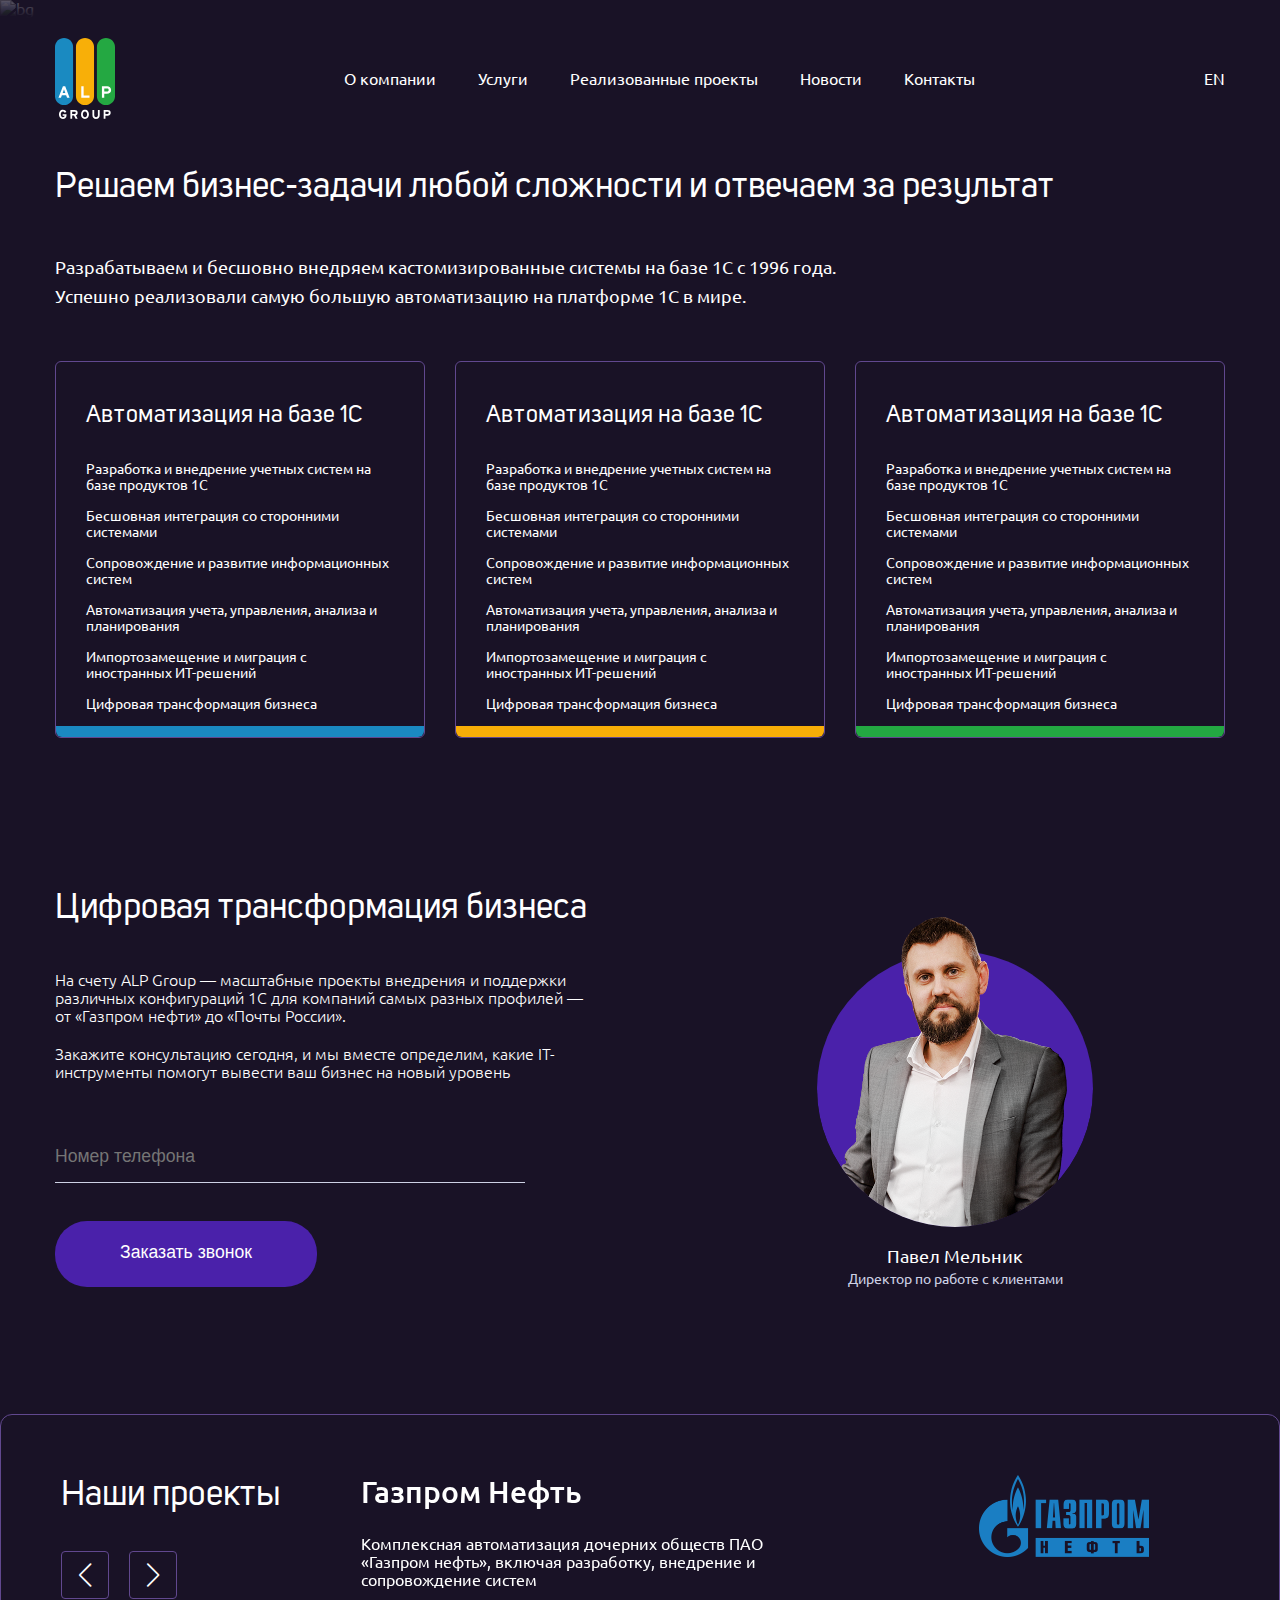
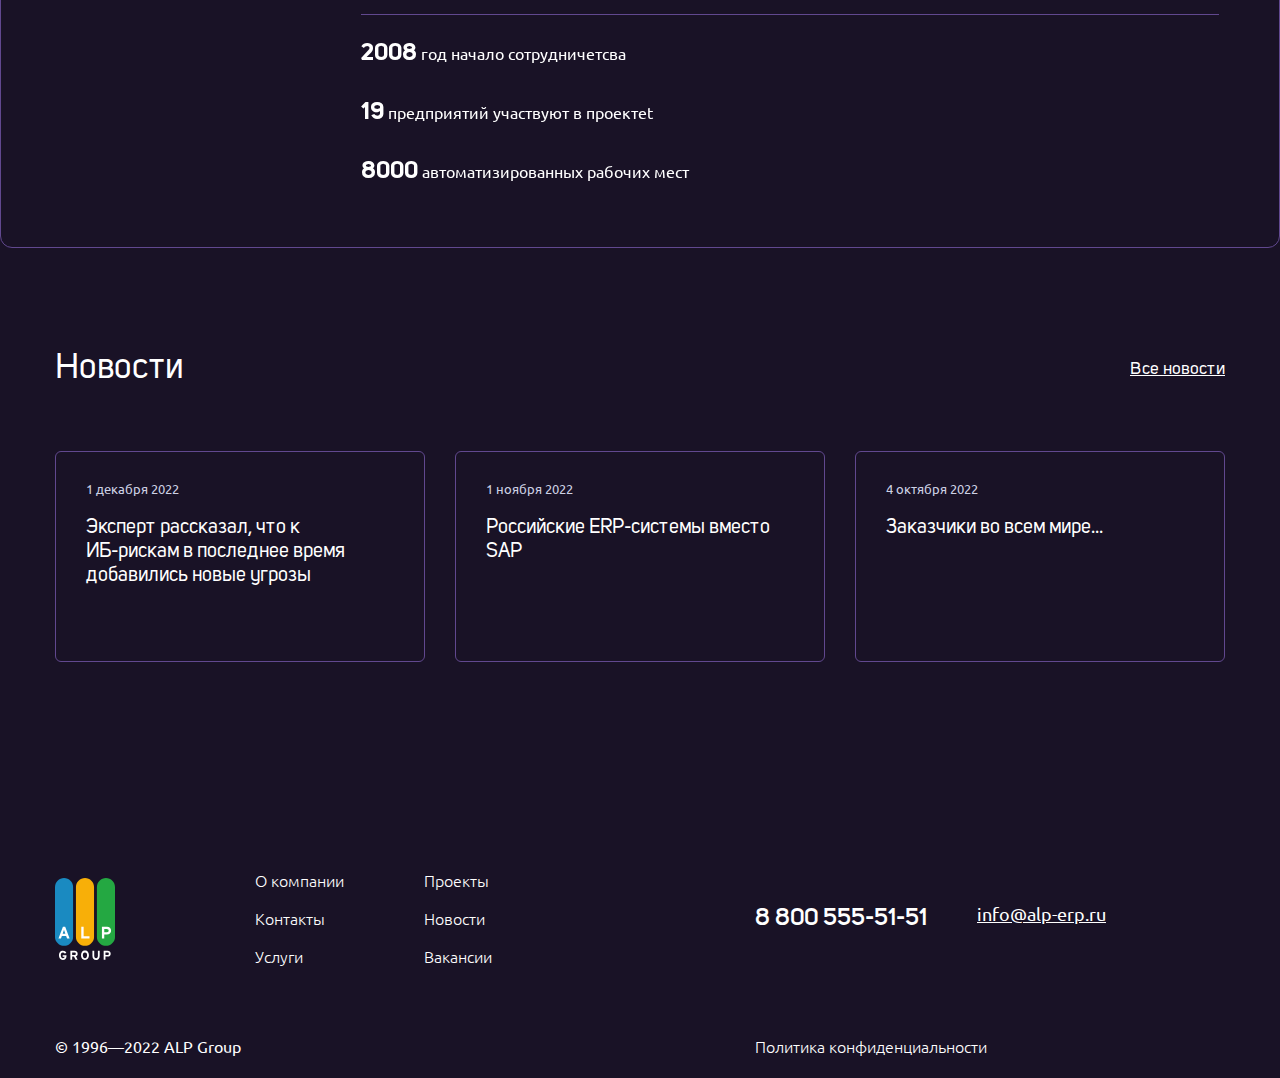
==== index.html @ 7f0297d9 "first-commit-1" ====
<!doctype html>
<html lang="ru">
<head>
  <meta charset="UTF-8">
  <meta name="viewport"
        content="width=device-width, user-scalable=no, initial-scale=1.0, maximum-scale=1.0, minimum-scale=1.0">
  <meta http-equiv="X-UA-Compatible" content="ie=edge">
  <title>Document</title>
  <link rel="stylesheet" href="assets/style/vendor/swiper-bundle.min.css">
  <link rel="stylesheet" href="assets/style/vars.css">
  <link rel="stylesheet" href="assets/style/style.css">
  <link rel="stylesheet" href="assets/style/media.css">
</head>
<body>
<div class="wrapper p-r">
  <div class="bg-picture homepage">
    <img src="assets/img/bg.png" alt="bg">
  </div>
  <div class="content">
    <header class="header">
      <div class="container">
        <div class="header__body d-f jc-sb  ai-c">
          <div class="header__logo">
            <img src="assets/img/logo.svg"
                 alt="logo"
            >
          </div>
          <div class="header__burger">
            <span></span>
            <span></span>
            <span></span>
          </div>
          <nav class="header__nav">
            <ul class="d-f">
              <li><a href="#">О компании</a></li>
              <li><a href="#">Услуги</a></li>
              <li><a href="#">Реализованные проекты</a></li>
              <li><a href="#">Новости</a></li>
              <li><a href="#">Контакты</a></li>
            </ul>
          </nav>
          <div class="header__lang">
            EN
          </div>
        </div>
      </div>
    </header>
    <main>
      <div class="container">
        <section class="home-intro">
          <div class="home-intro__title default-title">
            Решаем бизнес-задачи любой сложности и отвечаем за результат
          </div>
          <div class="home-intro__description">
            <p>
              Разрабатываем и бесшовно внедряем кастомизированные системы на базе 1С с 1996 года.
            </p>
            <p>
              Успешно реализовали самую большую автоматизацию на платформе 1С в мире.
            </p>
          </div>
          <div class="home-intro__items d-f">
            <div class="home-intro__item home-intro-item shadow-hover-purple home-intro-item_blue p-r">
              <div class="home-intro-item__title">
                <h5>Автоматизация на базе 1С</h5>
              </div>
              <div class="home-intro-item__list">
                <ul>
                  <li>Разработка и внедрение учетных систем на базе продуктов 1С</li>
                  <li>Бесшовная интеграция со сторонними системами</li>
                  <li>Сопровождение и развитие информационных систем</li>
                  <li>Автоматизация учета, управления, анализа и планирования</li>
                  <li>Импортозамещение и миграция с иностранных ИТ-решений</li>
                  <li>Цифровая трансформация бизнеса</li>
                </ul>
              </div>
            </div>
            <div class="home-intro__item home-intro-item shadow-hover-purple home-intro-item_yellow p-r">
              <div class="home-intro-item__title">
                <h5>Автоматизация на базе 1С</h5>
              </div>
              <div class="home-intro-item__list">
                <ul>
                  <li>Разработка и внедрение учетных систем на базе продуктов 1С</li>
                  <li>Бесшовная интеграция со сторонними системами</li>
                  <li>Сопровождение и развитие информационных систем</li>
                  <li>Автоматизация учета, управления, анализа и планирования</li>
                  <li>Импортозамещение и миграция с иностранных ИТ-решений</li>
                  <li>Цифровая трансформация бизнеса</li>
                </ul>
              </div>
            </div>
            <div class="home-intro__item home-intro-item shadow-hover-purple home-intro-item_green p-r">
              <div class="home-intro-item__title">
                <h5>Автоматизация на базе 1С</h5>
              </div>
              <div class="home-intro-item__list">
                <ul>
                  <li>Разработка и внедрение учетных систем на базе продуктов 1С</li>
                  <li>Бесшовная интеграция со сторонними системами</li>
                  <li>Сопровождение и развитие информационных систем</li>
                  <li>Автоматизация учета, управления, анализа и планирования</li>
                  <li>Импортозамещение и миграция с иностранных ИТ-решений</li>
                  <li>Цифровая трансформация бизнеса</li>
                </ul>
              </div>
            </div>
          </div>
        </section>
        <section class="digital-transform d-f ai-fe">
          <div class="digital-transform__data">
            <div class="digital-transform__title default-title">
              <h3>Цифровая трансформация бизнеса</h3>
            </div>
            <div class="digital-transform__description">
              <p>
                На счету ALP Group — масштабные проекты внедрения и поддержки различных конфигураций 1С для компаний
                самых разных профилей — от «Газпром нефти» до «Почты России».
              </p>
              <p>
                Закажите консультацию сегодня, и мы вместе определим, какие IT-инструменты помогут вывести ваш бизнес на
                новый уровень
              </p>
            </div>
            <div class="digital-transform__form">
              <form action="">
                <label>
                  <input type="text"
                         name="phone"
                         placeholder="Номер телефона"
                         class="input_border-bottom "
                  >
                </label>
                <button class="default-btn default-btn_purple">Заказать звонок</button>
              </form>
            </div>
          </div>
          <div class="digital-transform__person">
            <div class="digital-transform__photo p-r">
              <img src="assets/img/2.png" alt="photo">
            </div>
            <div class="digital-transform__name">
              Павел Мельник
            </div>
            <div class="digital-transform__position">
              Директор по работе с клиентами
            </div>
          </div>
        </section>
      </div>
      <section class="projects d-f">
        <div class="projects__static">
          <h3 class="projects__title default-title">
            Наши проекты
          </h3>
          <div class="projects__actions d-f">
            <div class="projects__prev shadow-hover-purple swiper-button-prev"></div>
            <div class="projects__next shadow-hover-purple swiper-button-next"></div>
          </div>
        </div>
        <div class="projects__slider swiper ">
          <div class="swiper-wrapper">
            <div class="swiper-slide projects-item projects__item">
              <div class="projects-item__top d-f jc-sb">
                <div class="projects-item__info">
                  <div class="projects-item__name">
                    Газпром Нефть
                  </div>
                  <div class="projects-item__description">
                    Комплексная автоматизация дочерних обществ ПАО «Газпром нефть», включая разработку, внедрение и
                    сопровождение систем
                  </div>
                </div>
                <div class="projects-item__logo">
                  <img src="assets/img/history/g.png" alt="gaz">
                </div>
              </div>
              <div class="projects-item__bottom">
                <ul class="projects-item__list">
                  <li>
                    <strong>2008</strong> год начало сотрудничетсва
                  </li>
                  <li>
                    <strong>19</strong> предприятий участвуют в проектеt
                  </li>
                  <li>
                    <strong>8000</strong> автоматизированных рабочих мест
                  </li>
                </ul>
              </div>
            </div>
            <div class="swiper-slide projects-item projects__item">
              <div class="projects-item__top d-f jc-sb">
                <div class="projects-item__info">
                  <div class="projects-item__name">
                    Газпром Нефть
                  </div>
                  <div class="projects-item__description">
                    Комплексная автоматизация дочерних обществ ПАО «Газпром нефть», включая разработку, внедрение и
                    сопровождение систем
                  </div>
                </div>
                <div class="projects-item__logo">
                  <img src="assets/img/history/g.png" alt="gaz">
                </div>
              </div>
              <div class="projects-item__bottom">
                <ul class="projects-item__list">
                  <li>
                    <strong>2008</strong> год начало сотрудничетсва
                  </li>
                  <li>
                    <strong>19</strong> предприятий участвуют в проектеt
                  </li>
                  <li>
                    <strong>8000</strong> автоматизированных рабочих мест
                  </li>
                </ul>
              </div>
            </div>
          </div>
        </div>
      </section>
      <div class="container">
        <section class="news home-news">
          <div class="news__head d-f jc-sb ai-c">
            <div class="news__title default-title">
              Новости
            </div>
            <div class="news__all">
              <a href="#">Все новости</a>
            </div>
          </div>
          <div class="news__list d-f jc-sb">
            <div class="news__item shadow-hover-purple news-item">
              <div class="news-item__date">
                1 декабря 2022
              </div>
              <div class="news-item__name">
                <p>
                  Эксперт рассказал, что к <span class="k1-no-wrap">ИБ-рискам</span> в последнее время добавились новые
                  угрозы
                </p>
              </div>
            </div>
            <div class="news__item shadow-hover-purple news-item">
              <div class="news-item__date">
                1 ноября 2022
              </div>
              <div class="news-item__name">
                <p>
                  Российские ERP-системы вместо SAP
                </p>
              </div>
            </div>
            <div class="news__item shadow-hover-purple news-item">
              <div class="news-item__date">
                4 октября 2022
              </div>
              <div class="news-item__name">
                <p>
                  Заказчики во всем мире...
                </p>
              </div>
            </div>
          </div>
        </section>
      </div>
    </main>
  </div>
  <footer class="footer">
    <div class="container">
      <div class="footer__top d-f ai-c">
        <div class="footer__logo">
          <img src="assets/img/logo.svg"
               alt="logo"
          >
        </div>
        <nav class="footer__nav d-f">
          <ul>
            <li><a href="#">О компании</a></li>
            <li><a href="#">Контакты</a></li>
            <li><a href="#">Услуги</a></li>
          </ul>
          <ul>
            <li><a href="#">Проекты</a></li>
            <li><a href="#">Новости</a></li>
            <li><a href="#">Вакансии</a></li>
          </ul>
        </nav>
        <div class="footer__contacts footer__right d-f">
          <div class="footer__phone">
            <a href="tel:88005555151">8 800 555-51-51</a>
          </div>
          <div class="footer__mail">
            <a href="mailto:info@alp-erp.ru">info@alp-erp.ru</a>
          </div>
        </div>
      </div>
      <div class="footer__bottom d-f">
        <div class="footer__copy">
          © 1996—2022 ALP Group
        </div>
        <div class="footer__policy footer__right">
          <a href="#">Политика конфиденциальности</a>
        </div>
      </div>
    </div>
  </footer>

  <!--  <script src="https://cdn.jsdelivr.net/gh/koles1ko/mask@1.0.3/dist/PhoneMask.js"></script>-->
  <script src="assets/scripts/vendor/swiper-bundle.min.js"></script>
  <script src="assets/scripts/Modal.js"></script>
  <script src="assets/scripts/script.js"></script>
</div>
</body>
</html>
---- assets/style/vars.css ----
:root {
  --white: #fff;
  --grey-light: #cdd1e4;
  --border-violet: #61488f;
  --shadow-violet: #7545f9;
  --violet: #4a21aa;
  --blue: #2067fb;
  --blue-dark: #034393;
  --aqua: #1a89c1;
  --yellow: #f8ae07;
  --green: #23a842;
  --bg: #191226;
  --container: 1170px;
  --circle-photo-width: 276px;
  --circle-photo-picture-height: 310px;
  --circle-photo-picture-width: 250px;
  --font-size: 16px;
  --font-ubuntu: "ubuntu", sans-serif;
  --font-uni-sans: "uniSans", sans-serif;
  --font-rubik: "rubik", sans-serif;
  --toggle-menu-time: .3s ;
}

/*# sourceMappingURL=vars.css.map */
---- assets/style/style.css ----
@font-face {
  font-family: "rubik";
  src: url("../fonts/rubik/Rubik.woff") format("woff"), url("../fonts/rubik/Rubik.woff2") format("woff2"), url("../fonts/rubik/Rubik.ttf") format("truetype");
  font-style: normal;
  font-weight: 400;
}
@font-face {
  font-family: "rubik";
  src: url("../fonts/rubik/Rubikmedium.woff") format("woff"), url("../fonts/rubik/Rubikmedium.woff2") format("woff2"), url("../fonts/rubik/Rubikmedium.ttf") format("truetype");
  font-style: normal;
  font-weight: 500;
}
@font-face {
  font-family: "ubuntu";
  src: url("../fonts/ubuntu/Ubuntu-Light.woff") format("woff");
  font-style: normal;
  font-weight: 300;
}
@font-face {
  font-family: "ubuntu";
  src: url("../fonts/ubuntu/Ubuntu-Regular.woff") format("woff");
  font-style: normal;
  font-weight: 400;
}
@font-face {
  font-family: "ubuntu";
  src: url("../fonts/ubuntu/Ubuntu-Medium.woff") format("woff");
  font-style: normal;
  font-weight: 500;
}
@font-face {
  font-family: "ubuntu";
  src: url("../fonts/ubuntu/Ubuntu-Bold.woff") format("woff");
  font-style: normal;
  font-weight: 700;
}
@font-face {
  font-family: "uniSans";
  src: url("../fonts/uni-sans/UniSansRegular.woff") format("woff");
  font-style: normal;
  font-weight: 400;
}
@font-face {
  font-family: "uniSans";
  src: url("../fonts/uni-sans/UniSansSemiBold.woff") format("woff");
  font-style: normal;
  font-weight: 600;
}
@font-face {
  font-family: "uniSans";
  src: url("../fonts/uni-sans/UniSansBold.woff") format("woff");
  font-style: normal;
  font-weight: 700;
}
a,
abbr,
acronym,
address,
applet,
article,
aside,
audio,
b,
big,
blockquote,
body,
canvas,
caption,
center,
cite,
code,
dd,
del,
details,
dfn,
div,
dl,
dt,
em,
embed,
fieldset,
figcaption,
figure,
footer,
form,
h1,
h2,
h2,
h3,
h3,
h4,
h4,
h5,
h5,
h6,
header,
hgroup,
html,
i,
iframe,
img,
ins,
kbd,
label,
legend,
li,
mark,
menu,
nav,
object,
ol,
output,
p,
pre,
q,
ruby,
s,
samp,
section,
small,
span,
strike,
strong,
sub,
summary,
sup,
table,
tbody,
td,
tfoot,
th,
thead,
time,
tr,
tt,
u,
ul,
var,
video {
  margin: 0;
  padding: 0;
  border: 0;
  font: inherit;
  vertical-align: baseline;
}

/* HTML5 display-role reset for older browsers */
article,
aside,
details,
figcaption,
figure,
footer,
header,
hgroup,
menu,
nav,
section {
  display: block;
}

ul, ol {
  list-style: none;
}

blockquote,
q {
  quotes: none;
}

button {
  outline: none;
}

blockquote:after,
blockquote:before,
q:after,
q:before {
  content: "";
}

html {
  box-sizing: border-box;
  height: 100%;
}

*,
*::after,
*::before {
  box-sizing: inherit;
}

a,
input,
textarea {
  outline: none;
}

html,
body {
  position: relative;
}

a {
  display: inline-block;
  text-decoration: none;
}

ul,
li {
  margin: 0;
  padding: 0;
  list-style: none;
}

img {
  max-width: 100%;
  display: block;
  object-fit: cover;
}

body {
  height: 100%;
  font-weight: 400;
  color: var(--white);
  font-family: var(--font-ubuntu);
}

.wrapper {
  display: flex;
  flex-direction: column;
  min-height: 100%;
  overflow: hidden;
}
.wrapper::before {
  content: "";
  position: absolute;
  inset: 0;
  background: var(--bg);
  z-index: -2;
}
.wrapper .bg-picture {
  position: absolute;
  z-index: -1;
  opacity: 0.3;
  overflow: hidden;
}
.wrapper .bg-picture::after {
  content: "";
  position: absolute;
  inset: 0;
  background: linear-gradient(to bottom, transparent 0%, var(--bg) 100%);
}

.content {
  flex: 1 0 auto;
}

.footer {
  flex: 0 0 auto;
}

.container {
  max-width: calc(var(--container) + 2rem);
  width: 100%;
  margin: 0 auto;
  padding: 0 1rem;
}

.main {
  max-width: 100vw;
  width: 100%;
  overflow-x: hidden;
}

.p-r {
  position: relative;
}

.d-f {
  display: flex;
}

.ai-c {
  align-items: center;
}

.ai-fe {
  align-items: flex-end;
}

.ai-fs {
  align-items: flex-start;
}

.jc-c {
  justify-content: center;
}

.jc-sb {
  justify-content: space-between;
}

.default-title {
  font-size: 2.2rem;
  font-family: var(--font-uni-sans);
  font-weight: 400;
}

.shadow-hover-purple {
  transition: box-shadow 0.3s linear;
}
.shadow-hover-purple:hover {
  cursor: pointer;
  box-shadow: 0 0 15px var(--shadow-violet);
}

.k1-no-wrap {
  white-space: nowrap;
}

.input_border-bottom {
  border: none;
  border-bottom: 1px solid var(--grey-light);
  color: var(--grey-light);
  background-color: transparent;
  padding: 15px 0;
}

.default-btn {
  display: block;
  padding: 23px 65px 25px;
  border-radius: 32px;
  border: none;
  font-size: 1.1rem;
  line-height: 1;
}
.default-btn_purple {
  background-color: var(--violet);
  color: var(--white);
}

.header {
  padding: 38px 0;
}
.header__burger {
  display: none;
}
.header__logo {
  max-width: 60px;
  width: 100%;
}
.header__nav ul {
  gap: 42px;
}
.header__nav a {
  color: var(--white);
}
.header__nav a:hover {
  text-decoration: underline;
}

.en .header__right {
  gap: 85px;
}
.en .header__email a {
  color: var(--white);
  text-decoration: underline;
}

.digital-transform {
  margin-top: 150px;
}
.digital-transform__description {
  margin-top: 40px;
  max-width: 532px;
  width: 100%;
  font-weight: 300;
}
.digital-transform__description p + p {
  margin-top: 20px;
}
.digital-transform__person {
  margin-left: 230px;
}
.digital-transform__photo {
  width: var(--circle-photo-width);
  height: var(--circle-photo-picture-height);
  border-radius: 0 0 calc(var(--circle-photo-width) / 2) calc(var(--circle-photo-width) / 2);
  overflow: hidden;
}
.digital-transform__photo::before {
  content: "";
  position: absolute;
  width: var(--circle-photo-width);
  height: var(--circle-photo-width);
  bottom: 0;
  background-color: var(--violet);
  border-radius: calc(var(--circle-photo-width) / 2);
  z-index: -1;
}
.digital-transform__photo img {
  width: var(--circle-photo-picture-width);
}
.digital-transform__name, .digital-transform__position {
  text-align: center;
}
.digital-transform__name {
  margin-top: 20px;
  font-size: 1.1rem;
}
.digital-transform__position {
  margin-top: 5px;
  font-size: 0.9rem;
  color: var(--grey-light);
}
.digital-transform__form {
  margin-top: 50px;
}
.digital-transform__form input {
  font-size: 1.1rem;
  width: 470px;
}
.digital-transform__form button {
  margin-top: 38px;
}

.projects {
  border: 1px solid var(--border-violet);
  border-radius: 12px;
  max-width: 1300px;
  margin: 127px auto 0;
  padding: 60px;
}
.projects__body {
  padding: 48px 68px;
  gap: 30px;
  border-radius: 12px;
  overflow: hidden;
}
.projects__static {
  flex-basis: 300px;
  flex-shrink: 0;
}
.projects__actions {
  margin-top: 55px;
  gap: 20px;
}
.projects__prev, .projects__next {
  position: relative;
  border: 1px solid var(--border-violet);
  width: 48px;
  height: 48px;
  border-radius: 4px;
  overflow: hidden;
  left: 0;
  right: 0;
  background: transparent;
}
.projects__prev::after, .projects__next::after {
  color: white;
  font-size: 24px;
}
.projects__prev::before {
  transform: translateY(calc(100% + 1px));
}
.projects__next::before {
  transform: translateY(calc(-100% - 1px));
}

.projects-item {
  cursor: grab;
}
.projects-item__top {
  border-bottom: 1px solid var(--border-violet);
  gap: 30px;
}
.projects-item__info {
  max-width: 470px;
  width: 100%;
}
.projects-item__name {
  font-size: 30px;
  font-weight: 500;
}
.projects-item__description {
  margin-top: 25px;
  padding-bottom: 25px;
  max-width: 450px;
}
.projects-item__logo {
  max-width: 170px;
  width: 100%;
  margin-right: 70px;
}
.projects-item__bottom {
  padding-top: 25px;
}
.projects-item__list {
  font-family: var(--font-ubuntu);
}
.projects-item__list strong {
  font-size: 1.5rem;
  font-weight: 700;
  font-family: var(--font-uni-sans);
}
.projects-item__list li + li {
  margin-top: 30px;
}

.home-news {
  margin-top: 100px;
}

.page-news {
  margin-top: 50px;
}

.news__all a {
  color: var(--white);
  font-size: 1.1rem;
  text-decoration: underline;
  font-family: var(--font-uni-sans);
}
.news__list {
  display: grid;
  grid-template-columns: repeat(3, 1fr);
  grid-gap: 30px;
  margin-top: 60px;
}
.news .digital-transform {
  margin-top: 100px;
}
.news .digital-transform + .news__list {
  margin-top: 100px;
}

.news-item {
  padding: 30px;
  border: 1px solid var(--border-violet);
  border-radius: 6px;
  flex: 1;
  min-height: 211px;
}
.news-item__date {
  font-size: 0.8rem;
  color: var(--grey-light);
}
.news-item__name {
  margin-top: 20px;
  font-family: var(--font-uni-sans);
  font-size: 1.25rem;
}

.detail-news {
  max-width: 770px;
  width: 100%;
  margin: 10px auto 0;
}
.detail-news__title h1 {
  font-size: 2.2rem;
  font-family: var(--font-uni-sans);
}
.detail-news__date {
  margin-top: 30px;
  font-size: 0.8rem;
  color: var(--grey-light);
}
.detail-news__picture {
  margin-top: 50px;
  border-radius: 6px;
  overflow: hidden;
}
.detail-news__picture img {
  object-fit: cover;
  width: 100%;
  height: auto;
}
.detail-news__content {
  margin-top: 30px;
  font-weight: 300;
  line-height: 1.5;
}
.detail-news__content > * + * {
  margin-top: 30px;
}
.detail-news__content > * + blockquote, .detail-news__content > * + .border {
  margin: 40px 0;
}
.detail-news__content blockquote {
  padding-left: 70px;
  position: relative;
}
.detail-news__content blockquote::after {
  content: "";
  position: absolute;
  left: 0;
  top: 7px;
  width: 36px;
  height: 27px;
  background-image: url(/assets/img/icons/quotes.svg);
}
.detail-news__content .border {
  padding: 30px;
  position: relative;
}
.detail-news__content .border::after {
  content: "";
  position: absolute;
  height: 100%;
  width: 4px;
  display: block;
  left: 0;
  top: 0;
  background-color: var(--violet);
}
.detail-news__socials {
  margin-top: 50px;
  border-top: 2px solid #4d495c;
  gap: 55px;
  padding-top: 20px;
}
.detail-news__socials-links ul {
  gap: 20px;
}
.detail-news__socials-links a {
  width: 48px;
  height: 48px;
  border-radius: 50%;
  background-color: var(--violet);
  display: flex;
  align-items: center;
  justify-content: center;
}
.detail-news__socials-links a svg {
  max-width: 24px;
  width: 100%;
  fill: var(--white);
  max-height: 22px;
}

.news-another {
  margin-top: 100px;
}

.industries {
  margin-top: 140px;
}
.industries__items {
  display: grid;
  grid-template-columns: repeat(3, 1fr);
  grid-gap: 30px;
  margin-top: 40px;
}
.industries__item {
  border-radius: 6px;
  position: relative;
  padding: 30px;
  gap: 30px;
}
.industries__item::before {
  content: "";
  display: block;
  position: absolute;
  inset: 0;
  opacity: 0.2;
  background-color: var(--violet);
  border-radius: 6px;
}
.industries__icon {
  width: 50px;
  height: 50px;
  background-color: var(--violet);
  border-radius: 50%;
  flex-shrink: 0;
}
.industries__icon svg {
  max-width: 25px;
  width: 100px;
  max-height: 25px;
  fill: var(--white);
}

.client {
  gap: 30px;
  max-width: 1000px;
  padding: 0 1rem;
  width: 100%;
  margin: 140px auto 0;
}
.client__description, .client__form {
  flex: 1;
}
.client__text {
  max-width: 460px;
}
.client__title {
  max-width: 240px;
}
.client__text {
  font-size: 1.25rem;
}
.client__form input {
  width: 100%;
  font-size: 1.1rem;
  font-weight: 300;
}
.client__form button {
  margin-top: 40px;
}

.contacts-page-client {
  margin-top: 100px;
  border-radius: 6px;
  border: 1px solid var(--border-violet);
  padding: 70px;
}
.contacts-page-client .client {
  margin-top: 0;
}

.pagination {
  margin-top: 50px;
}
.pagination__arrow {
  position: relative;
  height: auto;
  margin: 0;
}
.pagination__arrow::after {
  font-size: 1rem;
  color: var(--white);
}
.pagination__item {
  padding: 0 10px;
  position: relative;
  display: block;
  width: 100%;
  color: var(--white);
}
.pagination__item::after {
  content: "";
  position: absolute;
  width: 100%;
  height: 3px;
  background-color: #4d495c;
  display: block;
  bottom: -20px;
  left: 0;
  right: 0;
}
.pagination__item.pagination__current::after {
  background-color: var(--violet);
}
.pagination__arrow_left {
  margin-right: 35px;
}
.pagination__arrow_right {
  margin-left: 35px;
}

.contacts-block {
  margin-top: 100px;
}
.contacts-block__text, .contacts-block__doc {
  flex: 1;
}
.contacts-block__content {
  margin-top: 40px;
  gap: 15px;
}
.contacts-block__link {
  margin-top: 20px;
}
.contacts-block__link a {
  color: var(--white);
  font-size: 1.1rem;
  font-family: var(--font-uni-sans);
}
.contacts-block__doc a {
  display: flex;
  align-items: center;
  gap: 1rem;
  font-weight: 500;
  font-size: 1.1rem;
  padding: 16px 25px;
  max-width: 300px;
  width: 100%;
}
.contacts-block__doc a svg {
  max-width: 30px;
  fill: var(--white);
}

.modal {
  position: fixed;
  inset: 0;
  background-color: rgba(0, 0, 0, 0.8);
  z-index: -50;
  display: flex;
  transform: scale(0);
  transform-origin: center center;
  transition: transform 1s, opacity 0.5s;
  opacity: 0;
}
.modal .modal__body {
  transform: scale(0);
  transform-origin: center center;
  transition: transform 1s;
}
.modal.opened {
  z-index: 50;
  transform: scale(1);
  opacity: 1;
}
.modal.opened .modal__body {
  transform: scale(1);
}
.modal.opening {
  z-index: 50;
  opacity: 1;
  transform: scale(1);
}
.modal.opening .modal__body {
  transition-delay: 0.4s;
  transform: scale(1);
}
.modal.closing {
  transform: scale(0);
  opacity: 0;
  transition: transform 1s linear 0.4s, opacity 1s;
}
.modal.closing .modal__body {
  transform: scale(0);
}
.modal__body {
  background-color: #191226;
  width: 100%;
  padding: 50px 100px;
  border-radius: 6px;
  color: #01173e;
  position: relative;
  max-width: 570px;
  border: 1px solid var(--border-violet);
  box-shadow: 0 0 15px var(--shadow-violet);
}
.modal__close {
  position: absolute;
  top: 1rem;
  right: 1rem;
  width: 28px;
  height: 28px;
  transition: transform 0.3s linear;
  transform-origin: center;
}
.modal__close:hover {
  cursor: pointer;
  transform: rotate(90deg);
}
.modal__close:hover span {
  background-color: var(--white);
}
.modal__close span {
  width: 28px;
  height: 2px;
  display: block;
  background-color: var(--white);
  transform-origin: center;
  position: absolute;
  left: 0;
  top: calc(50% - 1px);
  transition: background-color 0.3s linear;
}
.modal__close span:first-child {
  transform: rotate(45deg);
}
.modal__close span:last-child {
  transform: rotate(-45deg);
}
.modal__title {
  font-weight: 500;
  font-size: 1.9rem;
  color: var(--white);
}
.modal form {
  margin-top: 15px;
}
.modal__input {
  max-width: 330px;
  width: 100%;
}
.modal__input + .modal__input {
  margin-top: 15px;
}
.modal__input input {
  width: 100%;
  font-size: 1.1rem;
  color: var(--grey-light);
  font-weight: 300;
}
.modal__input input::placeholder {
  opacity: 1;
}
.modal__btn {
  margin-top: 40px;
}
.modal__btn .btn {
  width: 100%;
  border: none;
}

.modal-request .modal__body {
  max-width: 525px;
}

.modal-card {
  padding-top: 1rem;
  padding-bottom: 1rem;
}
.modal-card .modal__body {
  overflow: hidden;
  background: linear-gradient(to right, var(--item-gr-light), var(--item-gr-dark));
  color: white;
  background-size: 105%;
  max-width: 770px;
  padding: 0;
}
.modal-card .modal__content {
  padding: 0 6rem 2.5rem;
}
.modal-card .modal__picture {
  max-height: 360px;
}
.modal-card .modal__picture img {
  display: block;
  width: 100%;
  object-fit: contain;
}
.modal-card .modal__bg {
  z-index: -1;
  inset: 0;
  overflow: hidden;
  border-radius: 12px;
}
.modal-card .modal__bg::before {
  display: none;
}
.modal-card .modal__bg img {
  object-position: center -48px;
  width: 100%;
  height: 110%;
  border-radius: 12px;
  max-width: none;
  object-fit: cover;
}
.modal-card .modal__close span {
  background-color: white;
}
.modal-card ul li {
  font-size: 14px;
  padding-left: 40px;
  position: relative;
}
.modal-card ul li::before {
  content: "";
  display: inline-block;
  width: 20px;
  height: 1px;
  background-color: var(--btn-bg);
  top: 9px;
  position: absolute;
  left: 0;
}
.modal-card ul li + li {
  margin-top: 15px;
}

@keyframes modalShow {
  0% {
    transform: scale(0);
  }
  100% {
    transform: scale(1);
  }
}
.en-offer {
  margin-top: 140px;
}
.en-offer__items {
  display: grid;
  grid-template-columns: repeat(2, 1fr);
  grid-gap: 40px;
  margin-top: 50px;
}
.en-offer__item {
  padding-left: 50px;
  position: relative;
}
.en-offer__icon {
  display: flex;
  align-items: center;
  justify-content: center;
  position: absolute;
  top: 3px;
  left: 15px;
  max-width: 18px;
  width: 100%;
}
.en-offer__icon svg {
  fill: var(--violet);
  width: 100%;
  display: block;
}
.en-offer__name {
  font-size: 1.2rem;
  font-family: var(--font-uni-sans);
}
.en-offer__name + p {
  margin-top: 10px;
}
.en-offer__name p {
  font-weight: 300;
}

.en-present {
  max-width: 1030px;
  margin: 160px auto 0;
  gap: 30px;
}
.en-present__title {
  max-width: 300px;
  width: 100%;
}
.en-present__form {
  flex-grow: 1;
}
.en-present__form form {
  display: grid;
  grid-template-columns: repeat(2, 1fr);
  grid-gap: 40px 50px;
}
.en-present__form form input {
  color: var(--grey-light);
  font-size: 1.1rem;
  font-weight: 300;
  width: 100%;
}
.en-present__form form input::placeholder {
  opacity: 1;
}

.home-intro {
  margin-top: 10px;
}
.home-intro__description {
  margin-top: 3rem;
}
.home-intro__description p {
  font-size: 1.1rem;
}
.home-intro__description p + p {
  margin-top: 10px;
}
.home-intro__items {
  margin-top: 55px;
  gap: 30px;
}

.home-intro-item {
  border: 1px solid var(--border-violet);
  background-color: var(--bg);
  border-radius: 6px;
  padding: 40px 30px 25px;
}
.home-intro-item::after {
  content: "";
  display: block;
  position: absolute;
  bottom: 0;
  left: 0;
  right: 0;
  height: 11px;
  border-radius: 0 0 6px 6px;
}
.home-intro-item_blue::after {
  background-color: var(--aqua);
}
.home-intro-item_yellow::after {
  background-color: var(--yellow);
}
.home-intro-item_green::after {
  background-color: var(--green);
}
.home-intro-item__title h5 {
  font-family: var(--font-uni-sans);
  font-size: 1.5rem;
}
.home-intro-item__list {
  margin-top: 30px;
}
.home-intro-item__list li {
  font-size: 0.9rem;
}
.home-intro-item__list li + li {
  margin-top: 15px;
}

.en-intro__head {
  margin-top: 50px;
}
.en-intro__head-description {
  font-size: 1.1rem;
  color: var(--grey-light);
  font-weight: 300;
  margin-top: 40px;
}
.en-intro__body {
  margin-top: 140px;
  gap: 40px;
}
.en-intro__description {
  margin-top: 40px;
  max-width: 565px;
  width: 100%;
}
.en-intro__description p + p {
  margin-top: 20px;
}
.en-intro__form {
  max-width: 470px;
  width: 100%;
  border-radius: 6px;
  border: 1px solid var(--border-violet);
  padding: 50px 70px;
}
.en-intro__form input {
  color: var(--grey-light);
  font-size: 1.1rem;
  font-weight: 300;
  width: 100%;
}
.en-intro__form input::placeholder {
  opacity: 1;
}
.en-intro__form button {
  margin-top: 40px;
  width: 100%;
}
.en-intro__form-title {
  font-family: var(--font-uni-sans);
  font-size: 1.9rem;
}
.en-intro__form-description {
  margin-top: 30px;
  font-size: 1.2rem;
  color: var(--grey-light);
  max-width: 300px;
}
.en-intro__items {
  margin-top: 140px;
  display: grid;
  grid-template-columns: repeat(3, 1fr);
  grid-gap: 30px;
}
.en-intro__item {
  gap: 30px;
}
.en-intro__item-icon {
  width: 70px;
  height: 70px;
  flex-shrink: 0;
  border-radius: 50%;
  background-color: var(--violet);
  display: flex;
  align-items: center;
  justify-content: center;
}
.en-intro__item-icon svg {
  max-width: 24px;
  width: 100%;
  fill: var(--white);
}
.en-intro__item-subtext {
  font-size: 0.9rem;
  font-weight: 300;
  color: var(--grey-light);
}
.en-intro__item-text {
  margin-top: 2px;
  font-size: 1.4rem;
  font-weight: 400;
}

.about-intro {
  margin-top: 10px;
}
.about-intro__content {
  margin-top: 50px;
  gap: 30px;
}
.about-intro__description {
  max-width: 570px;
  width: 100%;
  font-size: 1.1rem;
  line-height: 1.8;
  color: var(--grey-light);
}
.about-intro__item {
  gap: 33px;
}
.about-intro__item + .about-intro__item {
  margin-top: 35px;
}
.about-intro__icon {
  max-width: 25px;
  width: 100px;
  flex-shrink: 0;
}
.about-intro__icon svg {
  display: block;
  width: 100%;
  fill: var(--violet);
}
.about-intro__text {
  font-size: 1.5rem;
  font-family: var(--font-uni-sans);
  color: var(--white);
}
.about-intro__subtext {
  font-size: 1rem;
  font-weight: 300;
  display: block;
  color: var(--grey-light);
}

.contacts {
  margin-top: 10px;
}
.contacts__row {
  margin-top: 50px;
  gap: 20px;
}
.contacts__links {
  gap: 25px;
}
.contacts__phone {
  font-size: 1.9rem;
  font-family: var(--font-uni-sans);
  font-weight: 600;
  color: var(--white);
}
.contacts__email {
  font-family: var(--font-uni-sans);
  text-decoration: underline;
  font-size: 1.5rem;
  color: var(--white);
}
.contacts__info {
  margin-top: 100px;
}
.contacts__tabs {
  padding-bottom: 15px;
  border-bottom: 3px solid rgba(205, 209, 228, 0.29);
  position: relative;
}
.contacts__tabs ul {
  gap: 30px;
}
.contacts__tabs li {
  cursor: pointer;
}
.contacts__tabs li.current {
  pointer-events: none;
}
.contacts__tabs-indicator {
  position: absolute;
  left: 0;
  bottom: -3px;
  height: 3px;
  width: 64px;
  background-color: var(--violet);
  transition: left 0.5s linear;
}
.contacts__content-wrapper {
  margin-top: 40px;
}
.contacts__data, .contacts__map {
  flex: 1;
}
.contacts__map iframe {
  width: 100%;
}
.contacts__data-block {
  max-width: 360px;
}
.contacts__data-block + .contacts__data-block {
  margin-top: 40px;
}
.contacts__content {
  display: none;
}
.contacts__content.show {
  display: flex;
}
.contacts__data-name {
  font-family: var(--font-uni-sans);
  font-size: 1.2rem;
  font-weight: 600;
}
.contacts__data-address {
  font-weight: 300;
  margin-top: 20px;
}
.contacts__data-phone {
  font-weight: 600;
  font-size: 1.1rem;
  margin-top: 25px;
}
.contacts__data-phone a, .contacts__data-email a {
  color: var(--white);
}

.footer {
  margin-top: 210px;
}
.footer__logo {
  max-width: 60px;
  width: 100%;
}
.footer__nav {
  margin-left: 140px;
  gap: 80px;
}
.footer__nav li + li {
  margin-top: 20px;
}
.footer__nav a {
  font-weight: 300;
  color: var(--white);
}
.footer__right {
  max-width: 470px;
  width: 100%;
}
.footer__contacts {
  gap: 50px;
  margin-left: auto;
}
.footer__phone a {
  font-size: 1.5rem;
  font-family: var(--font-uni-sans);
  font-weight: 600;
  color: var(--white);
}
.footer__mail {
  margin-right: 70px;
}
.footer__mail a {
  font-size: 1.1rem;
  color: var(--white);
  text-decoration: underline;
}
.footer__bottom {
  margin-top: 72px;
  padding-bottom: 22px;
}
.footer__policy {
  margin-left: auto;
}
.footer__policy a {
  color: var(--white);
  font-weight: 300;
}

.en .footer {
  padding-bottom: 60px;
}
.en .footer__contacts {
  margin-left: 0;
}
.en .footer__mail {
  margin-right: 0;
}

@keyframes mainShowMenu {
  0% {
    opacity: 1;
  }
  100% {
    opacity: 0;
    z-index: -1;
  }
}
@keyframes mainHideMenu {
  0% {
    opacity: 0;
  }
  100% {
    opacity: 1;
    z-index: 1;
  }
}
@keyframes navShowMenu {
  0% {
    opacity: 0;
  }
  100% {
    opacity: 1;
    z-index: 1;
  }
}
@keyframes navHideMenu {
  0% {
    opacity: 1;
  }
  100% {
    opacity: 0;
    z-index: -1;
  }
}

/*# sourceMappingURL=style.css.map */
---- assets/style/media.css ----
@media (max-width: 1024px) {
  body, html {
    font-size: 14px;
  }
  .header__logo {
    max-width: 50px;
  }
  .digital-transform {
    margin-top: 70px;
    gap: 20px;
    justify-content: space-between;
  }
  .digital-transform__person {
    margin-left: 0;
  }
  .digital-transform__form input {
    max-width: 470px;
    width: 100%;
  }
  .projects {
    flex-direction: column;
    gap: 30px;
    margin-left: 1rem;
    margin-right: 1rem;
  }
  .projects__static {
    display: flex;
    justify-content: space-between;
    flex-basis: auto;
  }
  .projects__actions {
    margin-top: 0;
  }
  .projects__slider {
    width: 100%;
  }
  .projects-item__logo {
    margin-right: 0;
  }
  .footer__top {
    justify-content: space-between;
    gap: 20px;
  }
  .footer__nav {
    margin-left: 0;
  }
  .footer__right {
    max-width: 350px;
  }
  .footer__contacts {
    margin-left: 0;
  }
  .footer__mail {
    margin-right: 0;
  }
  .industries__item {
    padding: 20px 15px;
  }
  .client {
    margin-top: 100px;
  }
  .en-intro__head {
    margin-top: 20px;
  }
  .en-intro__body {
    margin-top: 70px;
    align-items: flex-start;
  }
  .en-intro__form {
    padding: 25px 35px;
    max-width: 400px;
  }
}
@media (max-width: 768px) {
  main {
    z-index: 1;
  }
  main.menu-opened {
    animation: mainShowMenu var(--toggle-menu-time) linear 0s 1;
    opacity: 0;
    z-index: -1;
  }
  main.menu-closed {
    opacity: 0;
    z-index: -1;
    animation: mainHideMenu var(--toggle-menu-time) linear 0.5s 1;
  }
  .header__logo {
    order: 2;
  }
  .header__burger {
    order: 1;
    display: flex;
    flex-direction: column;
    gap: 7px;
    max-width: 30px;
    width: 100%;
    cursor: pointer;
  }
  .header__burger span {
    width: 100%;
    background-color: var(--white);
    border-radius: 2px;
    height: 2px;
  }
  .header__nav {
    position: fixed;
    bottom: 0;
    left: 0;
    right: 0;
    z-index: -1;
    opacity: 0;
  }
  .header__nav.menu-opening {
    animation: navShowMenu var(--toggle-menu-time) linear 0.5s 1;
  }
  .header__nav.menu-opened {
    opacity: 1;
    z-index: 1;
  }
  .header__nav.menu-closed {
    animation: navHideMenu var(--toggle-menu-time) linear 0s 1;
    opacity: 0;
    z-index: -1;
  }
  .header__nav ul {
    justify-content: center;
    gap: 20px;
  }
  .header__lang {
    order: 3;
  }
  .en .header__logo {
    order: 1;
  }
  .en .header__burger {
    display: none;
  }
  .en .header__nav {
    position: static;
    opacity: 1;
    order: 2;
  }
  .en .header__right {
    order: 3;
    gap: 25px;
  }
  .home-intro__items {
    flex-direction: column;
  }
  .home-intro-item::after {
    left: auto;
    top: 0;
    height: auto;
    width: 11px;
    border-radius: 0 6px 6px 0;
  }
  .digital-transform {
    flex-direction: column;
    align-items: center;
  }
  .digital-transform__form button {
    margin: 30px auto 0;
  }
  .digital-transform__person {
    margin-top: 30px;
  }
  .projects {
    padding: 15px 20px;
  }
  .news__list {
    flex-direction: column;
    grid-template-columns: repeat(1, 1fr);
  }
  .news-item {
    min-height: 0;
  }
  .footer {
    margin-top: 140px;
  }
  .footer__top {
    flex-wrap: wrap;
  }
  .footer__right {
    max-width: none;
    width: auto;
  }
  .footer__logo {
    order: 1;
  }
  .footer__nav {
    order: 3;
    width: 100%;
    gap: 15px;
  }
  .footer__nav ul {
    display: flex;
    gap: 15px;
    flex-wrap: wrap;
  }
  .footer__nav ul li + li {
    margin-top: 0;
  }
  .footer__contacts {
    order: 2;
  }
  .en .footer__top {
    flex-wrap: wrap;
  }
  .en .footer__logo {
    order: 1;
  }
  .en .footer__contacts {
    order: 2;
  }
  .en .footer__copy {
    order: 3;
    width: 100%;
    text-align: center;
  }
  .about-intro__content {
    flex-direction: column;
  }
  .about-intro__description {
    max-width: none;
  }
  .industries__items {
    grid-template-columns: repeat(2, 1fr);
    grid-gap: 20px;
  }
  .industries__item {
    padding: 20px 15px;
  }
  .client {
    flex-direction: column;
    text-align: center;
  }
  .client__title, .client__text {
    max-width: none;
  }
  .client form {
    max-width: 480px;
    margin: 0 auto;
  }
  .client form button {
    margin: 40px auto 0;
  }
  .contacts-block__text, .contacts-block__doc {
    width: 100%;
    display: flex;
    justify-content: center;
  }
  .contacts-block__text {
    flex-direction: column;
    align-items: center;
    justify-content: center;
  }
  .contacts-block__text p {
    text-align: center;
  }
  .contacts-block__doc {
    margin-top: 15px;
  }
  .contacts-block__content {
    flex-direction: column;
    align-items: center;
    justify-content: center;
  }
  .contacts-page-client {
    padding: 30px;
  }
  .contacts__row {
    flex-wrap: wrap;
  }
  .contacts__content {
    flex-direction: column;
    gap: 20px;
    align-items: stretch;
  }
  .contacts__data-block {
    max-width: none;
  }
  .contacts__tabs ul {
    gap: 15px;
  }
  .en-intro__body {
    flex-direction: column;
  }
  .en-intro__description {
    max-width: none;
  }
  .en-intro__form {
    padding: 25px 35px;
    max-width: none;
  }
  .en-intro__form form {
    max-width: 300px;
    margin: 20px auto 0;
  }
  .en-intro__form-description {
    max-width: none;
  }
  .en-intro__items {
    margin-top: 70px;
    grid-template-columns: repeat(2, 1fr);
  }
  .en-intro__item {
    gap: 20px;
  }
  .en-intro__item-icon {
    width: 60px;
    height: 60px;
  }
  .en-present {
    flex-direction: column;
    margin-top: 70px;
  }
  .en-present__title {
    max-width: none;
  }
  .en-present__form form {
    grid-gap: 20px 25px;
  }
}
@media (max-width: 550px) {
  .header__nav ul {
    flex-direction: column;
    align-items: center;
    justify-content: center;
  }
  .en .header__body {
    flex-wrap: wrap;
  }
  .en .header__logo {
    order: 1;
    position: relative;
    top: 23px;
  }
  .en .header__burger {
    display: none;
  }
  .en .header__nav {
    position: static;
    opacity: 1;
    order: 3;
    width: 100%;
  }
  .en .header__nav ul {
    flex-direction: row;
    justify-content: flex-end;
  }
  .en .header__right {
    order: 2;
    gap: 25px;
  }
  .detail-news__socials {
    flex-direction: column;
    gap: 25px;
  }
  .en-intro__items {
    grid-template-columns: repeat(1, 1fr);
  }
  .en-offer__items {
    grid-template-columns: repeat(1, 1fr);
  }
}
@media (max-width: 480px) {
  .projects-item__logo {
    display: none;
  }
  .footer__top {
    flex-direction: column;
    gap: 30px;
  }
  .footer__nav {
    order: 2;
    justify-content: center;
    flex-direction: column;
    align-items: center;
    gap: 15px;
    text-align: center;
  }
  .footer__nav ul {
    flex-direction: column;
  }
  .footer__nav ul a {
    font-size: 1.1rem;
  }
  .footer__contacts {
    order: 3;
    flex-direction: column;
    text-align: center;
    gap: 15px;
  }
  .footer__bottom {
    flex-direction: column-reverse;
    justify-content: center;
    align-items: center;
    gap: 15px;
  }
  .footer__policy {
    margin-left: 0;
  }
  .about-intro__content {
    margin-top: 35px;
  }
  .industries__items {
    grid-template-columns: repeat(1, 1fr);
  }
  .contacts-page-client {
    padding: 15px;
  }
  .contacts-page-client .client {
    padding: 0;
  }
  .contacts__row {
    justify-content: center;
  }
  .contacts__links {
    flex-direction: column;
    justify-content: center;
    align-items: center;
  }
  .en-present__form form {
    grid-template-columns: repeat(1, 1fr);
  }
}

/*# sourceMappingURL=media.css.map */
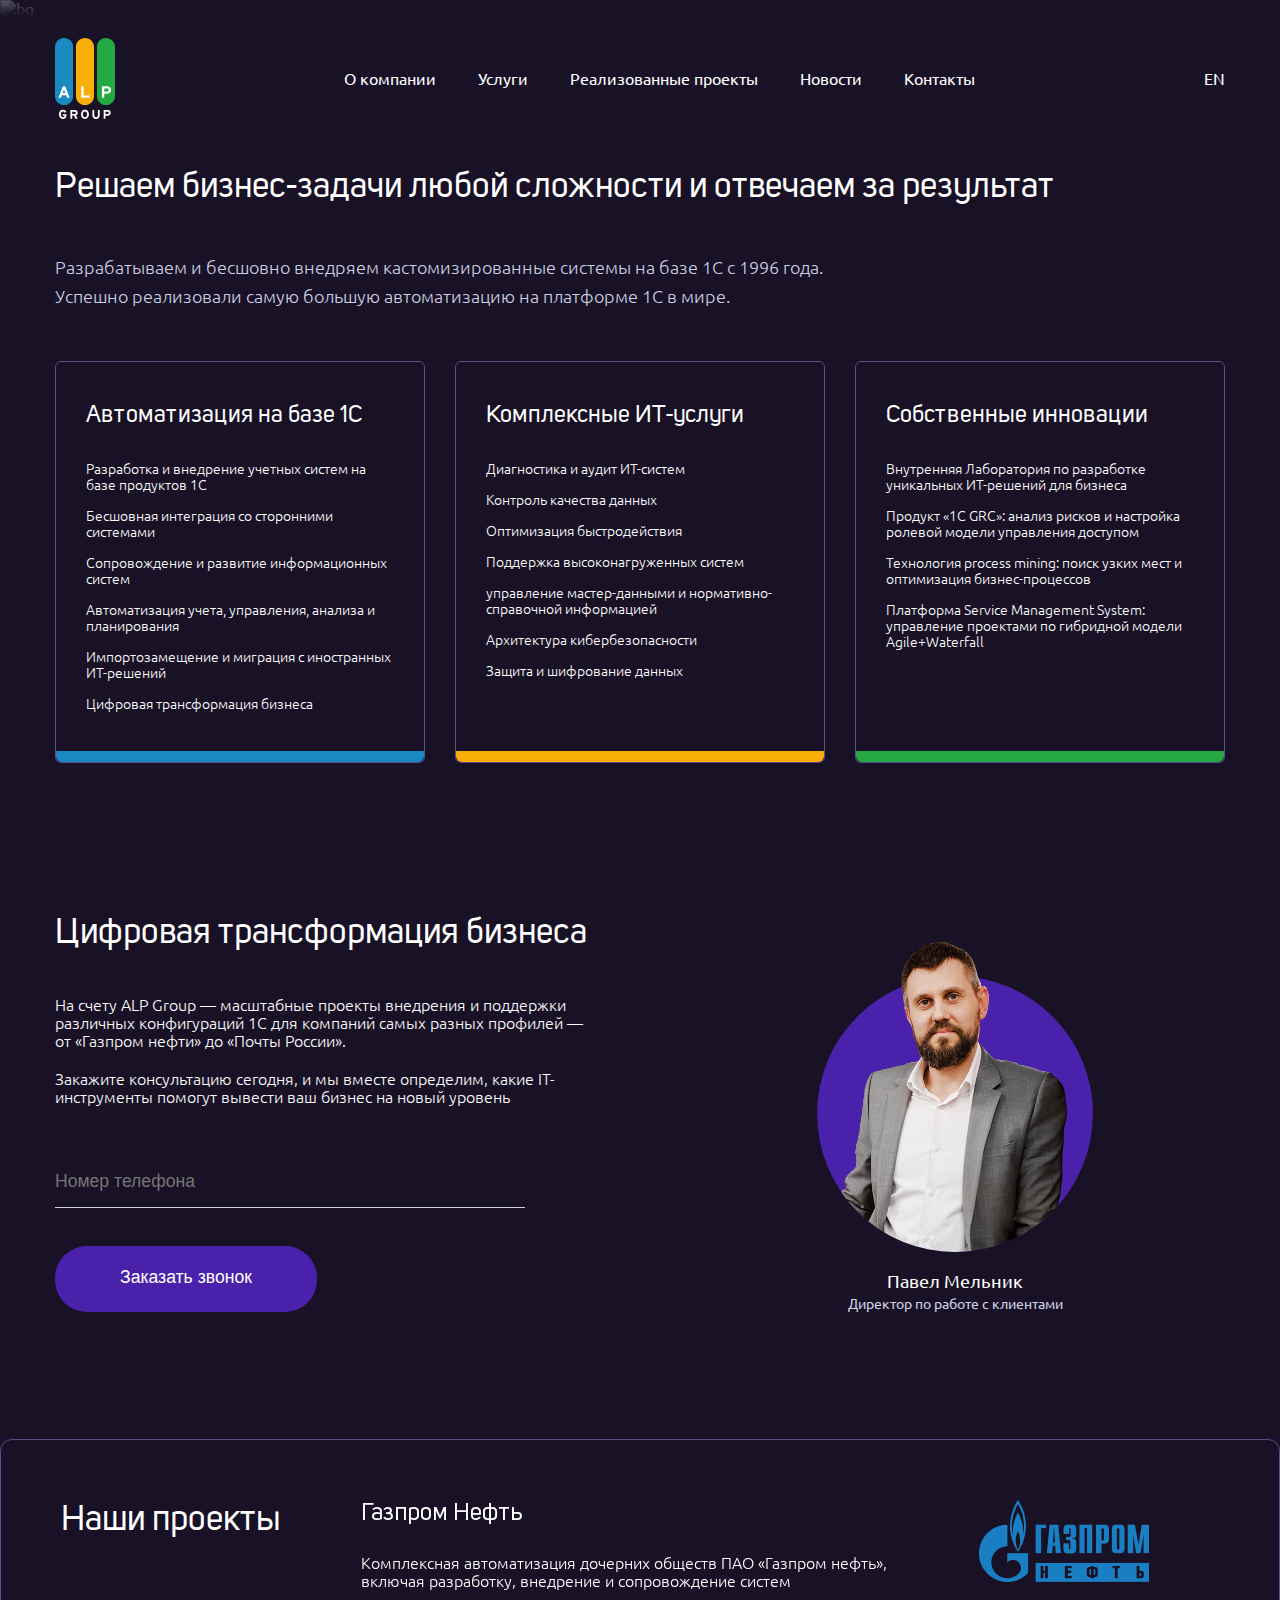
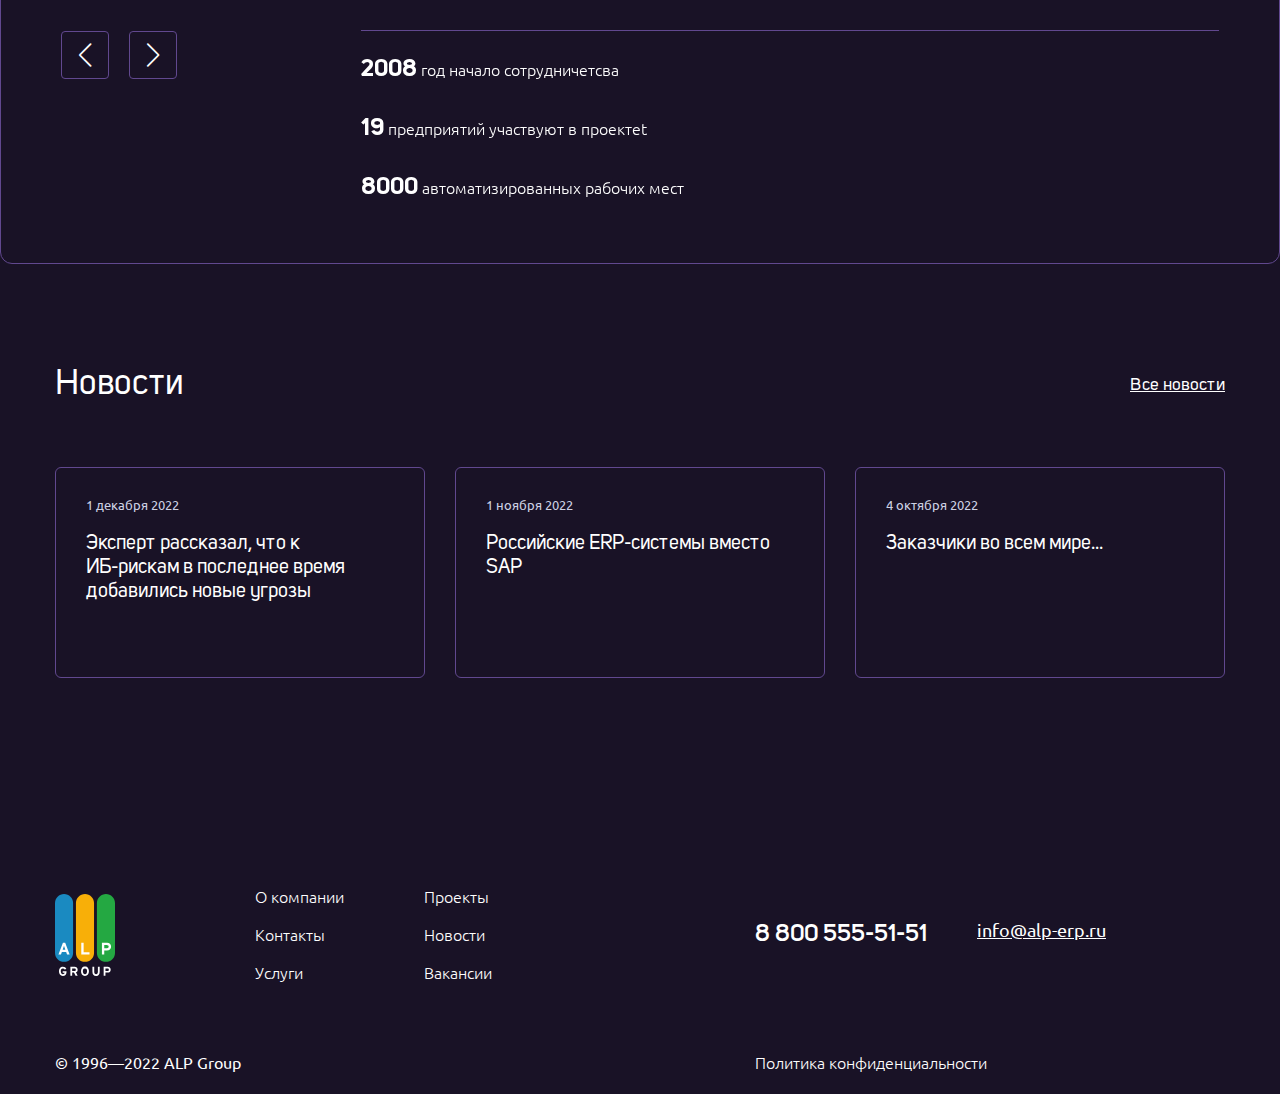
==== commit 2a9149e8: "1st fix" ====
--- a/index.html
+++ b/index.html
@@ -60,7 +60,7 @@
             </p>
           </div>
           <div class="home-intro__items d-f">
-            <div class="home-intro__item home-intro-item shadow-hover-purple home-intro-item_blue p-r">
+            <div class="modal-open-automation home-intro__item home-intro-item shadow-hover-purple home-intro-item_blue p-r">
               <div class="home-intro-item__title">
                 <h5>Автоматизация на базе 1С</h5>
               </div>
@@ -75,33 +75,32 @@
                 </ul>
               </div>
             </div>
-            <div class="home-intro__item home-intro-item shadow-hover-purple home-intro-item_yellow p-r">
+            <div class="modal-open-services home-intro__item home-intro-item shadow-hover-purple home-intro-item_yellow p-r">
               <div class="home-intro-item__title">
-                <h5>Автоматизация на базе 1С</h5>
+                <h5>Комплексные ИТ-услуги</h5>
               </div>
               <div class="home-intro-item__list">
                 <ul>
-                  <li>Разработка и внедрение учетных систем на базе продуктов 1С</li>
-                  <li>Бесшовная интеграция со сторонними системами</li>
-                  <li>Сопровождение и развитие информационных систем</li>
-                  <li>Автоматизация учета, управления, анализа и планирования</li>
-                  <li>Импортозамещение и миграция с иностранных ИТ-решений</li>
-                  <li>Цифровая трансформация бизнеса</li>
+                  <li>Диагностика и аудит ИТ-систем</li>
+                  <li>Контроль качества данных</li>
+                  <li>Оптимизация быстродействия</li>
+                  <li>Поддержка высоконагруженных систем</li>
+                  <li>управление мастер-данными и нормативно-справочной информацией</li>
+                  <li>Архитектура кибербезопасности</li>
+                  <li>Защита и шифрование данных</li>
                 </ul>
               </div>
             </div>
-            <div class="home-intro__item home-intro-item shadow-hover-purple home-intro-item_green p-r">
+            <div class="modal-open-innovation home-intro__item home-intro-item shadow-hover-purple home-intro-item_green p-r">
               <div class="home-intro-item__title">
-                <h5>Автоматизация на базе 1С</h5>
+                <h5>Собственные инновации</h5>
               </div>
               <div class="home-intro-item__list">
                 <ul>
-                  <li>Разработка и внедрение учетных систем на базе продуктов 1С</li>
-                  <li>Бесшовная интеграция со сторонними системами</li>
-                  <li>Сопровождение и развитие информационных систем</li>
-                  <li>Автоматизация учета, управления, анализа и планирования</li>
-                  <li>Импортозамещение и миграция с иностранных ИТ-решений</li>
-                  <li>Цифровая трансформация бизнеса</li>
+                  <li>Внутренняя Лаборатория по разработке уникальных ИТ-решений для бизнеса</li>
+                  <li>Продукт «1С GRC»: анализ рисков и настройка ролевой модели управления доступом</li>
+                  <li>Технология process mining: поиск узких мест и оптимизация бизнес-процессов</li>
+                  <li>Платформа Service Management System: управление проектами по гибридной модели Agile+Waterfall</li>
                 </ul>
               </div>
             </div>
@@ -131,7 +130,7 @@
                          class="input_border-bottom "
                   >
                 </label>
-                <button class="default-btn default-btn_purple">Заказать звонок</button>
+                <button class="shadow-hover-purple default-btn default-btn_purple">Заказать звонок</button>
               </form>
             </div>
           </div>
@@ -308,7 +307,123 @@
     </div>
   </footer>
 
-  <!--  <script src="https://cdn.jsdelivr.net/gh/koles1ko/mask@1.0.3/dist/PhoneMask.js"></script>-->
+  <div class="modal modal-automation modal-card d-f ai-c jc-c">
+    <div
+        class="modal__body p-r"
+    >
+      <div class="modal__close">
+        <span></span>
+        <span></span>
+      </div>
+      <div class="modal__content">
+        <div class="modal__title">
+          Автоматизация на базе 1С
+        </div>
+        <p class="modal__description">
+          Предоставляем услуги под ключ — от предпроектного обследования и разработки до обучения пользователей и постпроектного сопровождения.
+        </p>
+        <ul>
+          <li>
+            разработка и внедрение с нуля учетных систем на базе типовых продуктов 1С («1С:ERP», «1С:УХ», «1С:ERP.УХ», «1С:ЗУП», «1С:Документооборот»), а также специализированных отраслевых конфигураций
+          </li>
+          <li>
+            обследование и разработка стратегии развития полноценного ИТ-ландшафта
+          </li>
+          <li>
+            помощь в выборе оптимальных ИТ-решений под конкретные требования и задачи бизнеса
+          </li>
+          <li>
+            бесшовная интеграция внедряемых решений со сторонними системами и базами данных
+          </li>
+          <li>
+            импортозамещение и безболезненная миграция с иностранных ИТ-решений
+          </li>
+          <li>
+            сопровождение, поддержка и развитие корпоративных информационных систем
+          </li>
+          <li>
+            автоматизация документооборота, бухгалтерского и налогового учета, бюджетирования, управления закупками, зарплатой и кадрами, а также бизнес-анализа и планирования
+          </li>
+          <li>
+            цифровая трансформация бизнеса на базе передовых российских решений
+          </li>
+        </ul>
+      </div>
+    </div>
+  </div>
+  <div class="modal modal-services modal-card d-f ai-c jc-c">
+    <div
+        class="modal__body p-r"
+    >
+      <div class="modal__close">
+        <span></span>
+        <span></span>
+      </div>
+      <div class="modal__content">
+        <div class="modal__title">
+          Комплексные ИТ-услуги
+        </div>
+        <p class="modal__description">
+          Не нужно ходить к десяти разным подрядчикам и волноваться за результат: единолично закрываем все ваши ИТ-потребности.
+        </p>
+        <ul>
+          <li>
+            диагностика и аудит ИТ-систем: выявляем причины сниженной производительности, ошибки кастомизации, неоптимальный код или слабое покрытие бизнес-требований
+          </li>
+          <li>
+            контроль качества данных
+          </li>
+          <li>
+            управление контентом предприятия, включая проектирование систем электронного документооборота (ЭДО)
+          </li>
+          <li>
+            оптимизация быстродействия и поддержка высоконагруженных систем — как в режиме личного присутствия, так и удаленно
+          </li>
+          <li>
+            управление мастер-данными и нормативно-справочной информацией (НСИ)
+          </li>
+          <li>
+            моделирование и построение архитектуры метаданных предприятия
+          </li>
+          <li>
+            защита и шифрование ценных корпоративных данных
+          </li>
+          <li>
+            встраивание решений по обеспечению информационной безопасности в общую систему управления информационной безопасностью предприятия или создание такой системы с нуля
+          </li>
+          <li>
+            экспертная поддержка на всех этапах цифровизации бизнеса
+          </li>
+        </ul>
+      </div>
+    </div>
+  </div>
+  <div class="modal modal-innovation modal-card d-f ai-c jc-c">
+    <div
+        class="modal__body p-r"
+    >
+      <div class="modal__close">
+        <span></span>
+        <span></span>
+      </div>
+      <div class="modal__content">
+        <div class="modal__title">
+          Собственные инновации
+        </div>
+        <p class="modal__description">
+          Держим руку на пульсе и делаем свой вклад в развитие отечественного ИТ-рынка.
+        </p>
+        <ul>
+          <li>внутренняя Лаборатория по разработке уникальных ИТ-решений для бизнеса — гордость ALPe</li>
+          <li>продукт «1С GRC»: анализ SoD-рисков и настройка ролевой модели управления доступом (дизайн бизнес-ролей и технических ролей пользователей)</li>
+          <li>технология process mining: непрерывный сбор и анализ данных, автоматическое формирование карты рабочих процессов, поиск узких мест и оптимизация бизнес-процессов с целью повышения эффективности управления компанией</li>
+          <li>платформа Service Management System: управление проектами разработки бизнес-продуктов по гибридной модели Agile+Waterfall</li>
+        </ul>
+      </div>
+    </div>
+  </div>
+
+  <script src="https://cdn.jsdelivr.net/gh/koles1ko/mask@1.0.3/dist/PhoneMask.js"></script>
   <script src="assets/scripts/vendor/swiper-bundle.min.js"></script>
   <script src="assets/scripts/Modal.js"></script>
   <script src="assets/scripts/script.js"></script>
--- a/assets/style/style.css
+++ b/assets/style/style.css
@@ -325,6 +325,11 @@
   color: var(--grey-light);
   background-color: transparent;
   padding: 15px 0;
+  font-size: 1.1rem;
+  font-weight: 300;
+}
+.input_border-bottom::placeholder {
+  opacity: 1;
 }
 
 .default-btn {
@@ -357,6 +362,10 @@
   color: var(--white);
 }
 .header__nav a:hover {
+  text-decoration: underline;
+}
+.header__lang:hover {
+  cursor: pointer;
   text-decoration: underline;
 }
 
@@ -443,7 +452,7 @@
   flex-shrink: 0;
 }
 .projects__actions {
-  margin-top: 55px;
+  margin-top: 110px;
   gap: 20px;
 }
 .projects__prev, .projects__next {
@@ -476,17 +485,18 @@
   gap: 30px;
 }
 .projects-item__info {
-  max-width: 470px;
+  max-width: 550px;
   width: 100%;
 }
 .projects-item__name {
-  font-size: 30px;
-  font-weight: 500;
+  font-size: 1.5rem;
+  font-family: var(--font-uni-sans);
 }
 .projects-item__description {
   margin-top: 25px;
-  padding-bottom: 25px;
-  max-width: 450px;
+  padding-bottom: 40px;
+  max-width: 550px;
+  font-weight: 300;
 }
 .projects-item__logo {
   max-width: 170px;
@@ -498,6 +508,7 @@
 }
 .projects-item__list {
   font-family: var(--font-ubuntu);
+  font-weight: 300;
 }
 .projects-item__list strong {
   font-size: 1.5rem;
@@ -680,6 +691,10 @@
   max-height: 25px;
   fill: var(--white);
 }
+.industries__name {
+  font-family: var(--font-uni-sans);
+  font-size: 1.3rem;
+}
 
 .client {
   gap: 30px;
@@ -693,6 +708,11 @@
 }
 .client__text {
   max-width: 460px;
+  margin-top: 20px;
+  font-family: var(--font-uni-sans);
+}
+.client__text p {
+  max-width: 410px;
 }
 .client__title {
   max-width: 240px;
@@ -713,10 +733,14 @@
   margin-top: 100px;
   border-radius: 6px;
   border: 1px solid var(--border-violet);
-  padding: 70px;
+  padding: 65px 100px 65px 70px;
 }
 .contacts-page-client .client {
-  margin-top: 0;
+  margin: 0;
+  padding: 0;
+}
+.contacts-page-client .client__text {
+  color: var(--grey-light);
 }
 
 .pagination {
@@ -776,6 +800,9 @@
   color: var(--white);
   font-size: 1.1rem;
   font-family: var(--font-uni-sans);
+}
+.contacts-block__link a:hover {
+  text-decoration: underline;
 }
 .contacts-block__doc a {
   display: flex;
@@ -802,6 +829,11 @@
   transform-origin: center center;
   transition: transform 1s, opacity 0.5s;
   opacity: 0;
+  padding: 10px;
+}
+.modal.modal-scroll {
+  overflow: auto;
+  align-items: flex-start;
 }
 .modal .modal__body {
   transform: scale(0);
@@ -919,14 +951,16 @@
 }
 .modal-card .modal__body {
   overflow: hidden;
-  background: linear-gradient(to right, var(--item-gr-light), var(--item-gr-dark));
   color: white;
-  background-size: 105%;
   max-width: 770px;
-  padding: 0;
-}
-.modal-card .modal__content {
-  padding: 0 6rem 2.5rem;
+}
+.modal-card .modal__title {
+  font-family: var(--font-uni-sans);
+}
+.modal-card .modal__description {
+  color: var(--grey-light);
+  font-weight: 300;
+  margin-top: 20px;
 }
 .modal-card .modal__picture {
   max-height: 360px;
@@ -956,8 +990,10 @@
 .modal-card .modal__close span {
   background-color: white;
 }
+.modal-card ul {
+  margin-top: 15px;
+}
 .modal-card ul li {
-  font-size: 14px;
   padding-left: 40px;
   position: relative;
 }
@@ -966,7 +1002,7 @@
   display: inline-block;
   width: 20px;
   height: 1px;
-  background-color: var(--btn-bg);
+  background-color: var(--violet);
   top: 9px;
   position: absolute;
   left: 0;
@@ -1057,6 +1093,8 @@
 }
 .home-intro__description p {
   font-size: 1.1rem;
+  font-weight: 300;
+  color: var(--grey-light);
 }
 .home-intro__description p + p {
   margin-top: 10px;
@@ -1064,13 +1102,16 @@
 .home-intro__items {
   margin-top: 55px;
   gap: 30px;
+  display: grid;
+  grid-gap: 30px;
+  grid-template-columns: repeat(3, 1fr);
 }
 
 .home-intro-item {
   border: 1px solid var(--border-violet);
   background-color: var(--bg);
   border-radius: 6px;
-  padding: 40px 30px 25px;
+  padding: 40px 30px 50px;
 }
 .home-intro-item::after {
   content: "";
@@ -1100,6 +1141,7 @@
 }
 .home-intro-item__list li {
   font-size: 0.9rem;
+  font-weight: 300;
 }
 .home-intro-item__list li + li {
   margin-top: 15px;
@@ -1200,6 +1242,7 @@
 }
 .about-intro__description {
   max-width: 570px;
+  font-weight: 300;
   width: 100%;
   font-size: 1.1rem;
   line-height: 1.8;
@@ -1241,13 +1284,16 @@
   gap: 20px;
 }
 .contacts__links {
-  gap: 25px;
+  gap: 80px;
 }
 .contacts__phone {
   font-size: 1.9rem;
   font-family: var(--font-uni-sans);
   font-weight: 600;
   color: var(--white);
+}
+.contacts__phone:hover {
+  text-decoration: underline;
 }
 .contacts__email {
   font-family: var(--font-uni-sans);
@@ -1316,6 +1362,15 @@
   font-size: 1.1rem;
   margin-top: 25px;
 }
+.contacts__data-phone a {
+  font-family: var(--font-uni-sans);
+}
+.contacts__data-phone a:hover {
+  text-decoration: underline;
+}
+.contacts__data-email a {
+  text-decoration: underline;
+}
 .contacts__data-phone a, .contacts__data-email a {
   color: var(--white);
 }
@@ -1338,6 +1393,9 @@
   font-weight: 300;
   color: var(--white);
 }
+.footer__nav a:hover {
+  text-decoration: underline;
+}
 .footer__right {
   max-width: 470px;
   width: 100%;
@@ -1352,6 +1410,9 @@
   font-weight: 600;
   color: var(--white);
 }
+.footer__phone a:hover {
+  text-decoration: underline;
+}
 .footer__mail {
   margin-right: 70px;
 }
@@ -1370,6 +1431,9 @@
 .footer__policy a {
   color: var(--white);
   font-weight: 300;
+}
+.footer__policy a:hover {
+  text-decoration: underline;
 }
 
 .en .footer {
--- a/assets/style/media.css
+++ b/assets/style/media.css
@@ -71,6 +71,12 @@
     max-width: 400px;
   }
 }
+@media (max-height: 550px) {
+  .modal {
+    overflow: auto;
+    align-items: flex-start;
+  }
+}
 @media (max-width: 768px) {
   main {
     z-index: 1;
@@ -90,18 +96,67 @@
   }
   .header__burger {
     order: 1;
-    display: flex;
-    flex-direction: column;
-    gap: 7px;
+    display: block;
     max-width: 30px;
     width: 100%;
     cursor: pointer;
+    height: 20px;
   }
   .header__burger span {
     width: 100%;
     background-color: var(--white);
     border-radius: 2px;
     height: 2px;
+    transform-origin: center center;
+    transition: transform 0.5s linear, top 0.3s linear;
+    position: absolute;
+  }
+  .header__burger span:first-child {
+    top: 0;
+  }
+  .header__burger span:last-child {
+    top: 18px;
+  }
+  .header__burger span:nth-child(2) {
+    top: 9px;
+  }
+  .header__burger.menu-opening span {
+    top: calc(50% - 1px);
+  }
+  .header__burger.menu-opening span:first-child {
+    transform: rotate(45deg);
+  }
+  .header__burger.menu-opening span:last-child {
+    transform: rotate(-45deg);
+  }
+  .header__burger.menu-opening span:nth-child(2) {
+    display: none;
+  }
+  .header__burger.menu-opened span {
+    position: absolute;
+    top: calc(50% - 1px);
+  }
+  .header__burger.menu-opened span:first-child {
+    transform: rotate(45deg);
+  }
+  .header__burger.menu-opened span:last-child {
+    transform: rotate(-45deg);
+  }
+  .header__burger.menu-opened span:nth-child(2) {
+    display: none;
+  }
+  .header__burger.menu-closed span {
+    position: absolute;
+    top: calc(50% - 1px);
+  }
+  .header__burger.menu-closed span:first-child {
+    transform: rotate(0);
+  }
+  .header__burger.menu-closed span:last-child {
+    transform: rotate(0);
+  }
+  .header__burger.menu-closed span:nth-child(2) {
+    display: none;
   }
   .header__nav {
     position: fixed;
@@ -130,6 +185,18 @@
   .header__lang {
     order: 3;
   }
+  .wrapper:not(.en) .header__body {
+    justify-content: center;
+  }
+  .wrapper:not(.en) .header__burger {
+    position: absolute;
+    left: 1rem;
+  }
+  .wrapper:not(.en) .header__lang {
+    position: absolute;
+    right: 1rem;
+    top: 64px;
+  }
   .en .header__logo {
     order: 1;
   }
@@ -147,6 +214,7 @@
   }
   .home-intro__items {
     flex-direction: column;
+    grid-template-columns: repeat(1, 1fr);
   }
   .home-intro-item::after {
     left: auto;
@@ -238,6 +306,9 @@
   .client__title, .client__text {
     max-width: none;
   }
+  .client__text p {
+    max-width: none;
+  }
   .client form {
     max-width: 480px;
     margin: 0 auto;
@@ -320,6 +391,9 @@
   }
   .en-present__form form {
     grid-gap: 20px 25px;
+  }
+  .modal__body {
+    padding: 20px 40px;
   }
 }
 @media (max-width: 550px) {
@@ -353,6 +427,28 @@
     order: 2;
     gap: 25px;
   }
+  .wrapper:not(.en) .header__lang {
+    left: calc(50% - 10px);
+    top: 0;
+    z-index: -1;
+    opacity: 0;
+  }
+  .wrapper:not(.en) .header__lang.mobile-show {
+    opacity: 1;
+    z-index: 1;
+  }
+  .wrapper:not(.en) .header__lang.menu-opening {
+    animation: navShowMenu var(--toggle-menu-time) linear 0.5s 1;
+  }
+  .wrapper:not(.en) .header__lang.menu-opened {
+    opacity: 1;
+    z-index: 1;
+  }
+  .wrapper:not(.en) .header__lang.menu-closed {
+    animation: navHideMenu var(--toggle-menu-time) linear 0s 1;
+    opacity: 0;
+    z-index: -1;
+  }
   .detail-news__socials {
     flex-direction: column;
     gap: 25px;
@@ -420,6 +516,7 @@
     flex-direction: column;
     justify-content: center;
     align-items: center;
+    gap: 25px;
   }
   .en-present__form form {
     grid-template-columns: repeat(1, 1fr);
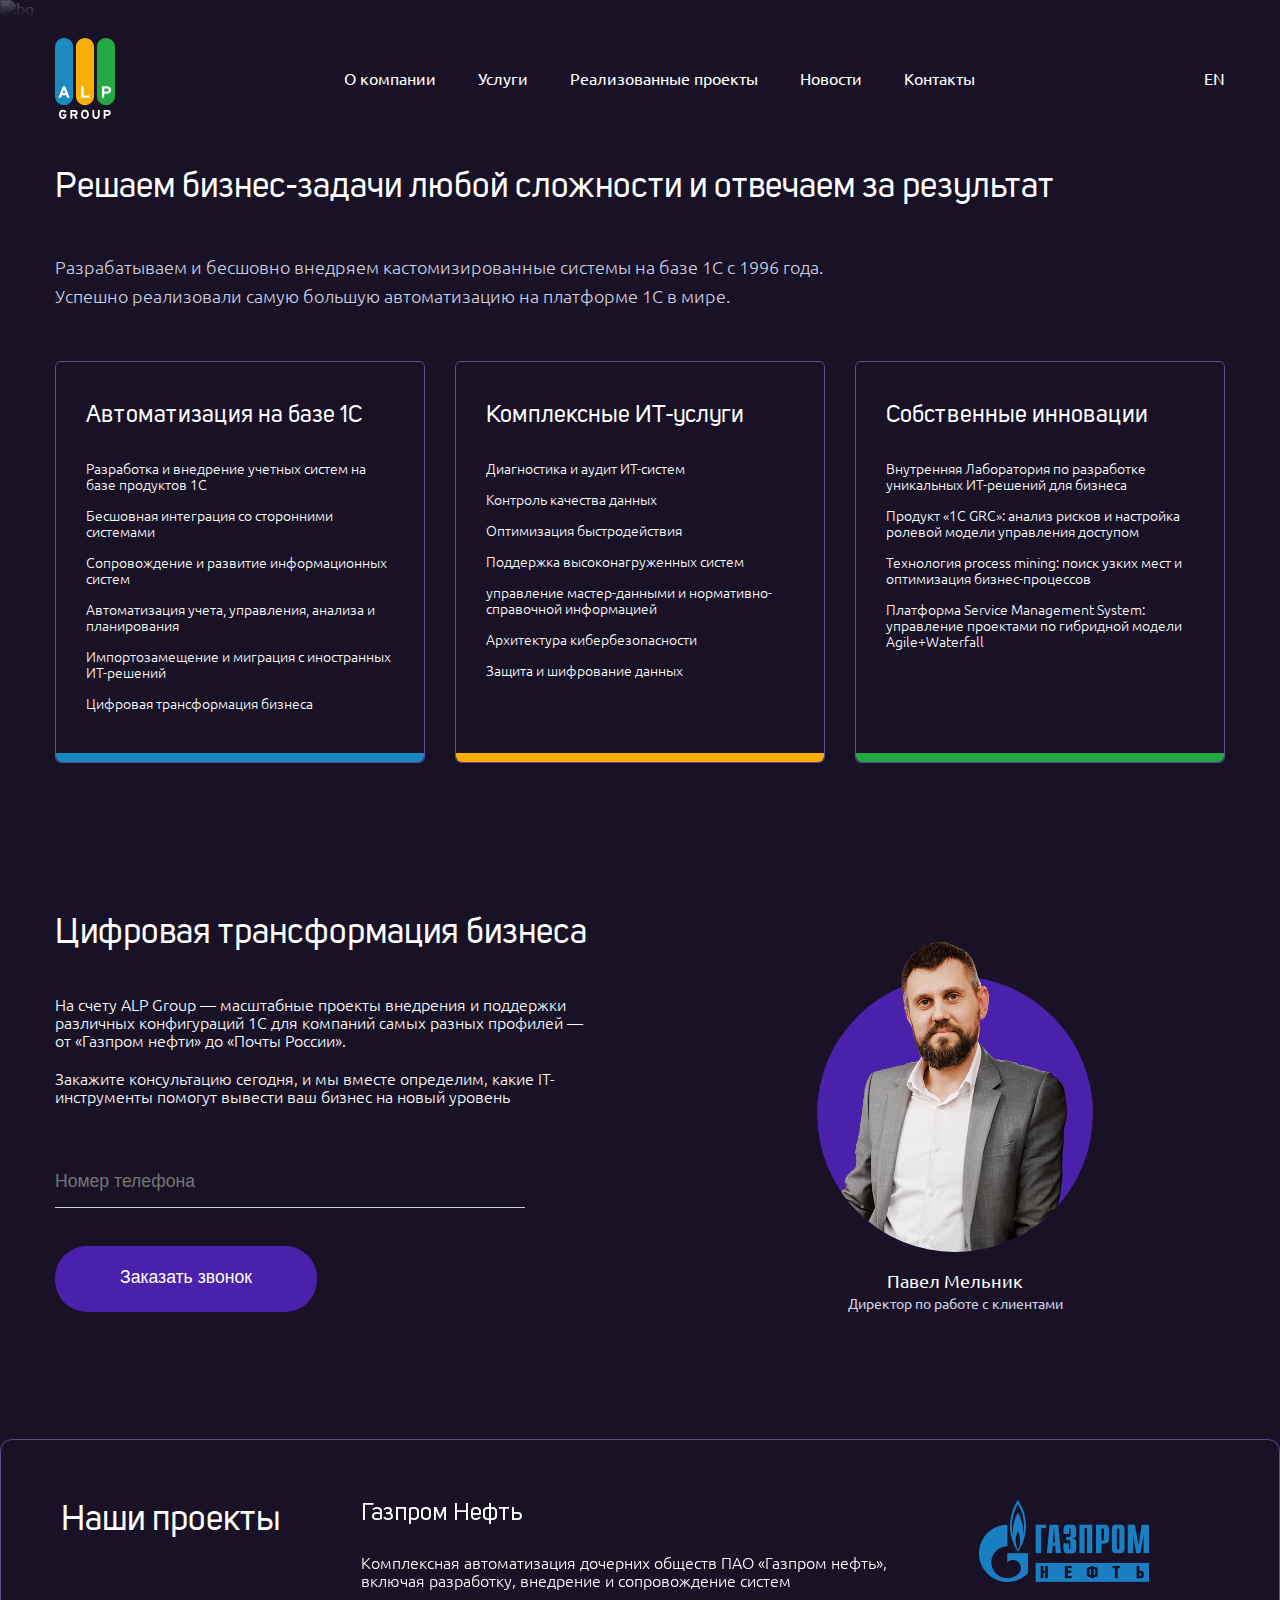
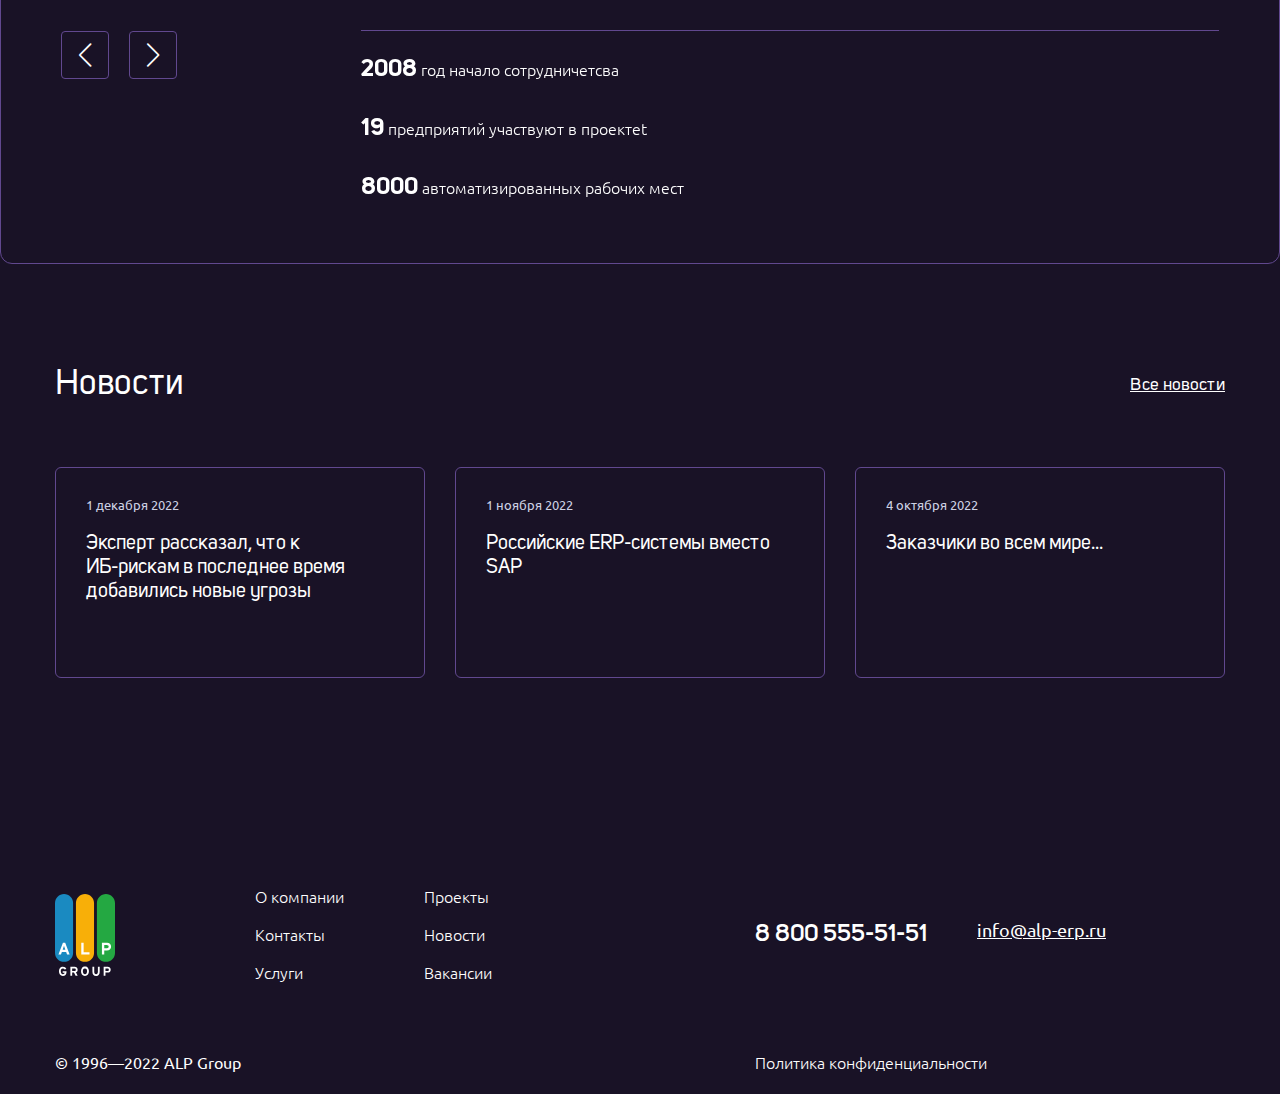
==== commit cdf85f2f: "2nd fix" ====
--- a/index.html
+++ b/index.html
@@ -14,7 +14,6 @@
 <body>
 <div class="wrapper p-r">
   <div class="bg-picture homepage">
-    <img src="assets/img/bg.png" alt="bg">
   </div>
   <div class="content">
     <header class="header">
@@ -40,7 +39,9 @@
             </ul>
           </nav>
           <div class="header__lang">
+            <a href="#">
             EN
+            </a>
           </div>
         </div>
       </div>
--- a/assets/style/style.css
+++ b/assets/style/style.css
@@ -364,9 +364,15 @@
 .header__nav a:hover {
   text-decoration: underline;
 }
-.header__lang:hover {
+.header__lang a {
+  color: var(--white);
+}
+.header__lang a:hover {
   cursor: pointer;
   text-decoration: underline;
+}
+.header__mobile-email {
+  display: none;
 }
 
 .en .header__right {
@@ -609,7 +615,7 @@
   top: 7px;
   width: 36px;
   height: 27px;
-  background-image: url(/assets/img/icons/quotes.svg);
+  background-image: url(../img/icons/quotes.svg);
 }
 .detail-news__content .border {
   padding: 30px;
@@ -800,6 +806,7 @@
   color: var(--white);
   font-size: 1.1rem;
   font-family: var(--font-uni-sans);
+  text-decoration: underline;
 }
 .contacts-block__link a:hover {
   text-decoration: underline;
@@ -1120,7 +1127,7 @@
   bottom: 0;
   left: 0;
   right: 0;
-  height: 11px;
+  height: 9px;
   border-radius: 0 0 6px 6px;
 }
 .home-intro-item_blue::after {
@@ -1159,6 +1166,7 @@
 .en-intro__body {
   margin-top: 140px;
   gap: 40px;
+  justify-content: space-between;
 }
 .en-intro__description {
   margin-top: 40px;
--- a/assets/style/media.css
+++ b/assets/style/media.css
@@ -120,6 +120,9 @@
   .header__burger span:nth-child(2) {
     top: 9px;
   }
+  .header__burger.menu-opening {
+    pointer-events: none;
+  }
   .header__burger.menu-opening span {
     top: calc(50% - 1px);
   }
@@ -144,6 +147,9 @@
   }
   .header__burger.menu-opened span:nth-child(2) {
     display: none;
+  }
+  .header__burger.menu-closed {
+    pointer-events: none;
   }
   .header__burger.menu-closed span {
     position: absolute;
@@ -185,32 +191,27 @@
   .header__lang {
     order: 3;
   }
-  .wrapper:not(.en) .header__body {
-    justify-content: center;
-  }
-  .wrapper:not(.en) .header__burger {
+  .header__body {
+    justify-content: center;
+  }
+  .header__burger {
     position: absolute;
     left: 1rem;
   }
-  .wrapper:not(.en) .header__lang {
+  .header__lang {
     position: absolute;
     right: 1rem;
     top: 64px;
   }
-  .en .header__logo {
-    order: 1;
-  }
-  .en .header__burger {
+  .header__mobile-email {
+    display: block;
+  }
+  .en .header__email {
     display: none;
   }
-  .en .header__nav {
-    position: static;
-    opacity: 1;
-    order: 2;
-  }
-  .en .header__right {
-    order: 3;
-    gap: 25px;
+  .en .header__lang {
+    display: flex;
+    gap: 20px;
   }
   .home-intro__items {
     flex-direction: column;
@@ -402,52 +403,31 @@
     align-items: center;
     justify-content: center;
   }
-  .en .header__body {
-    flex-wrap: wrap;
-  }
-  .en .header__logo {
-    order: 1;
-    position: relative;
-    top: 23px;
-  }
-  .en .header__burger {
-    display: none;
-  }
-  .en .header__nav {
-    position: static;
-    opacity: 1;
-    order: 3;
-    width: 100%;
-  }
-  .en .header__nav ul {
-    flex-direction: row;
-    justify-content: flex-end;
-  }
-  .en .header__right {
-    order: 2;
-    gap: 25px;
-  }
-  .wrapper:not(.en) .header__lang {
-    left: calc(50% - 10px);
+  .header__lang {
     top: 0;
     z-index: -1;
     opacity: 0;
-  }
-  .wrapper:not(.en) .header__lang.mobile-show {
+    right: auto;
+    text-align: center;
+  }
+  .header__lang.mobile-show {
     opacity: 1;
     z-index: 1;
   }
-  .wrapper:not(.en) .header__lang.menu-opening {
+  .header__lang.menu-opening {
     animation: navShowMenu var(--toggle-menu-time) linear 0.5s 1;
   }
-  .wrapper:not(.en) .header__lang.menu-opened {
+  .header__lang.menu-opened {
     opacity: 1;
     z-index: 1;
   }
-  .wrapper:not(.en) .header__lang.menu-closed {
+  .header__lang.menu-closed {
     animation: navHideMenu var(--toggle-menu-time) linear 0s 1;
     opacity: 0;
     z-index: -1;
+  }
+  .en .header__lang {
+    flex-direction: column;
   }
   .detail-news__socials {
     flex-direction: column;
